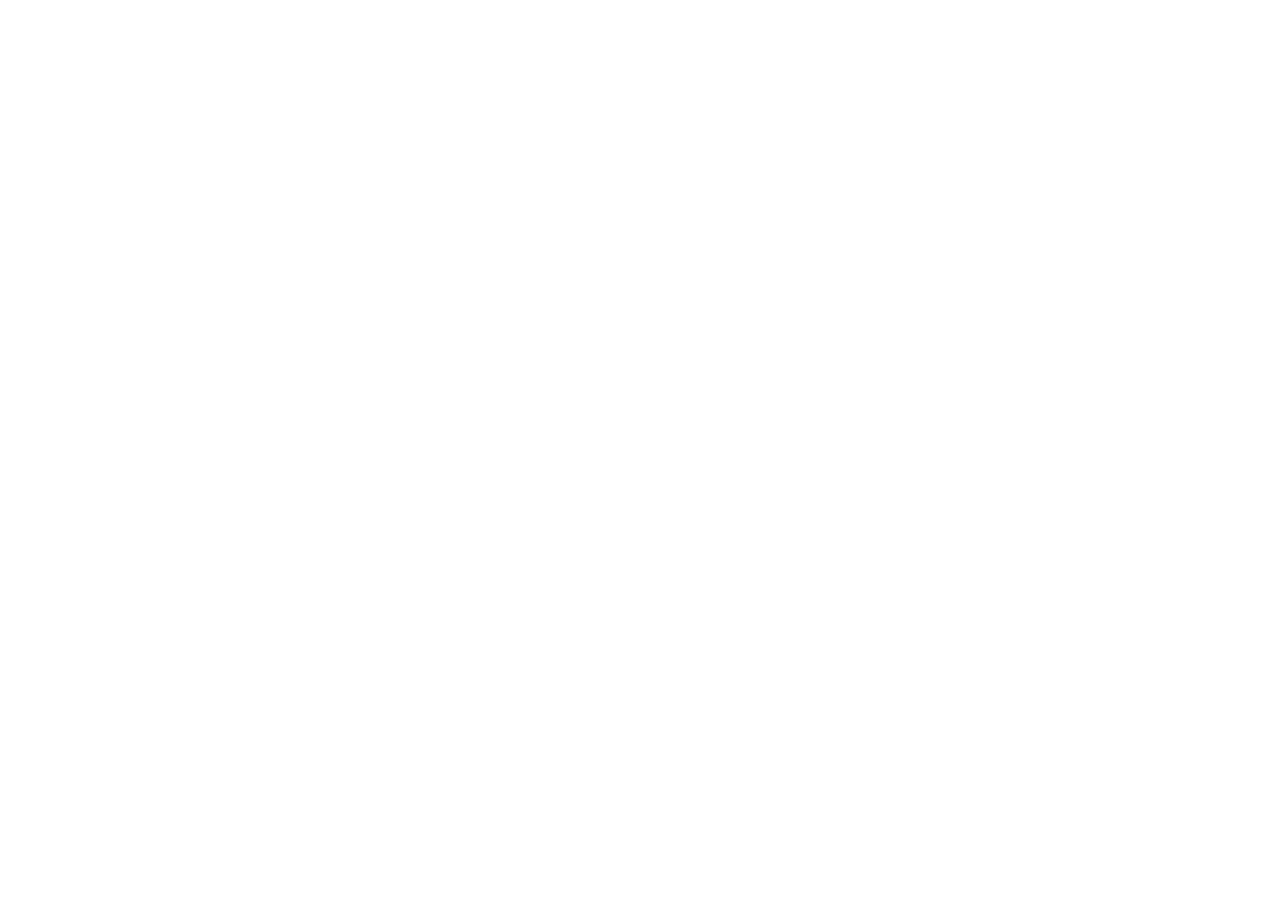
==== index.html @ 219e7ad2 "html" ====
<!DOCTYPE html>
<html lang="en">
<head>
    <meta charset="UTF-8">
    <meta name="viewport" content="width=device-width, initial-scale=1.0">
    <title>Document</title>
</head>
<body>
    
</body>
</html>
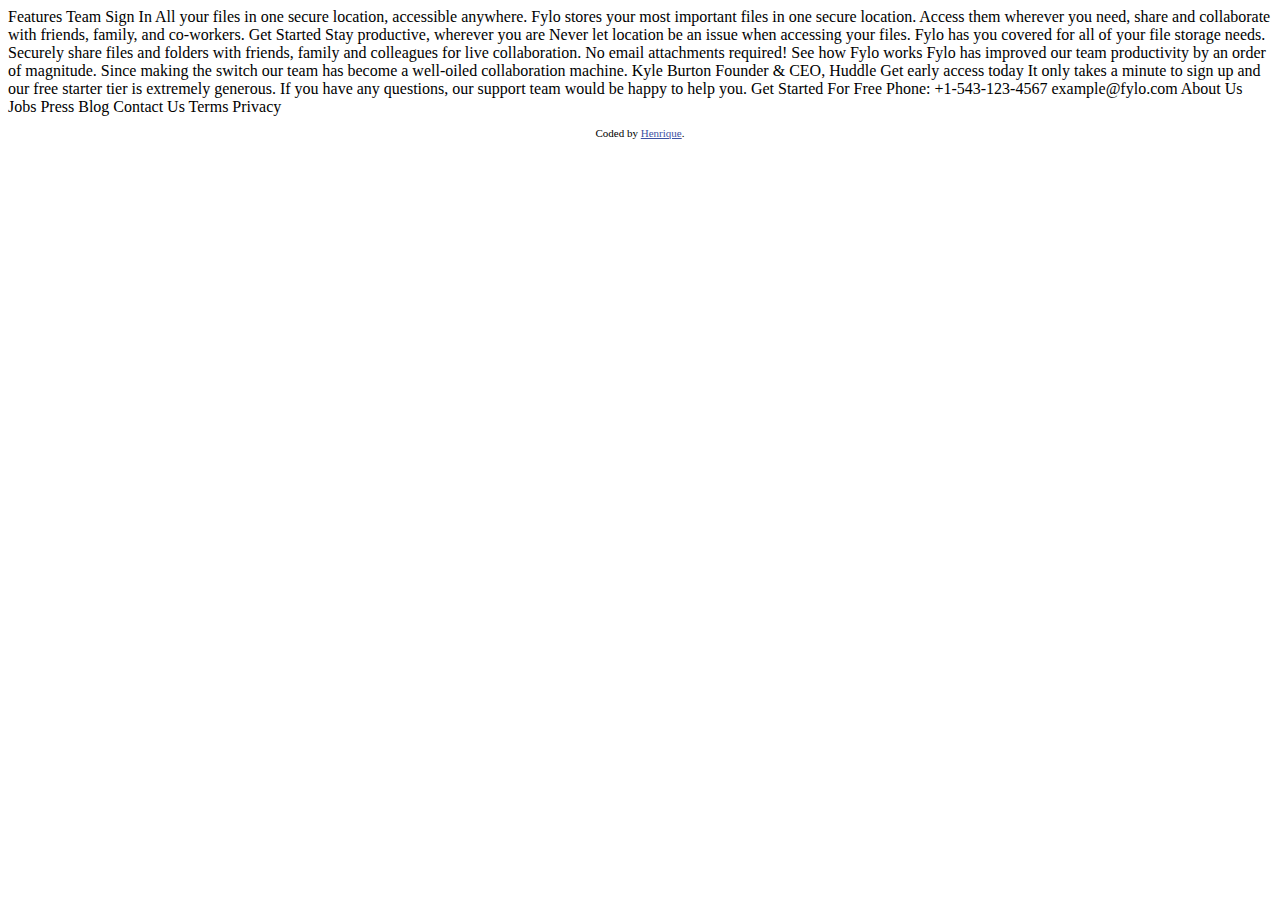
==== commit 0e528616: "background e style" ====
--- a/index.html
+++ b/index.html
@@ -3,9 +3,64 @@
 <head>
     <meta charset="UTF-8">
     <meta name="viewport" content="width=device-width, initial-scale=1.0">
+    <link rel="stylesheet" href="styleindex.css">
     <title>Document</title>
 </head>
 <body>
     
+      Features
+      Team
+      Sign In
+    
+      All your files in one secure location, accessible anywhere.
+    
+      Fylo stores your most important files in one secure location. 
+      Access them wherever you need, share and collaborate with friends, 
+      family, and co-workers.
+    
+      Get Started
+    
+      Stay productive, wherever you are
+    
+      Never let location be an issue when accessing your files. Fylo has you 
+      covered for all of your file storage needs.
+    
+      Securely share files and folders with friends, family and colleagues for 
+      live collaboration. No email attachments required!
+    
+      See how Fylo works
+    
+      Fylo has improved our team productivity by an order of magnitude. Since 
+      making the switch our team has become a well-oiled collaboration machine.
+    
+      Kyle Burton
+      Founder & CEO, Huddle
+    
+      Get early access today
+    
+      It only takes a minute to sign up and our free starter tier is extremely generous. 
+      If you have any questions, our support team would be happy to help you.
+    
+      Get Started For Free
+    
+      Phone: +1-543-123-4567
+      example@fylo.com
+    
+      About Us
+      Jobs
+      Press
+      Blog
+    
+      Contact Us
+      Terms
+      Privacy
+    
+      <footer>
+        <p class="attribution">
+          Coded by <a href="#">Henrique</a>.
+        </p>
+      </footer>
+    
+    
 </body>
 </html>--- a/styleindex.css
+++ b/styleindex.css
@@ -0,0 +1,7 @@
+.attribution { 
+    font-size: 11px; text-align: center; 
+}
+        
+.attribution a { 
+    color: hsl(228, 45%, 44%); 
+}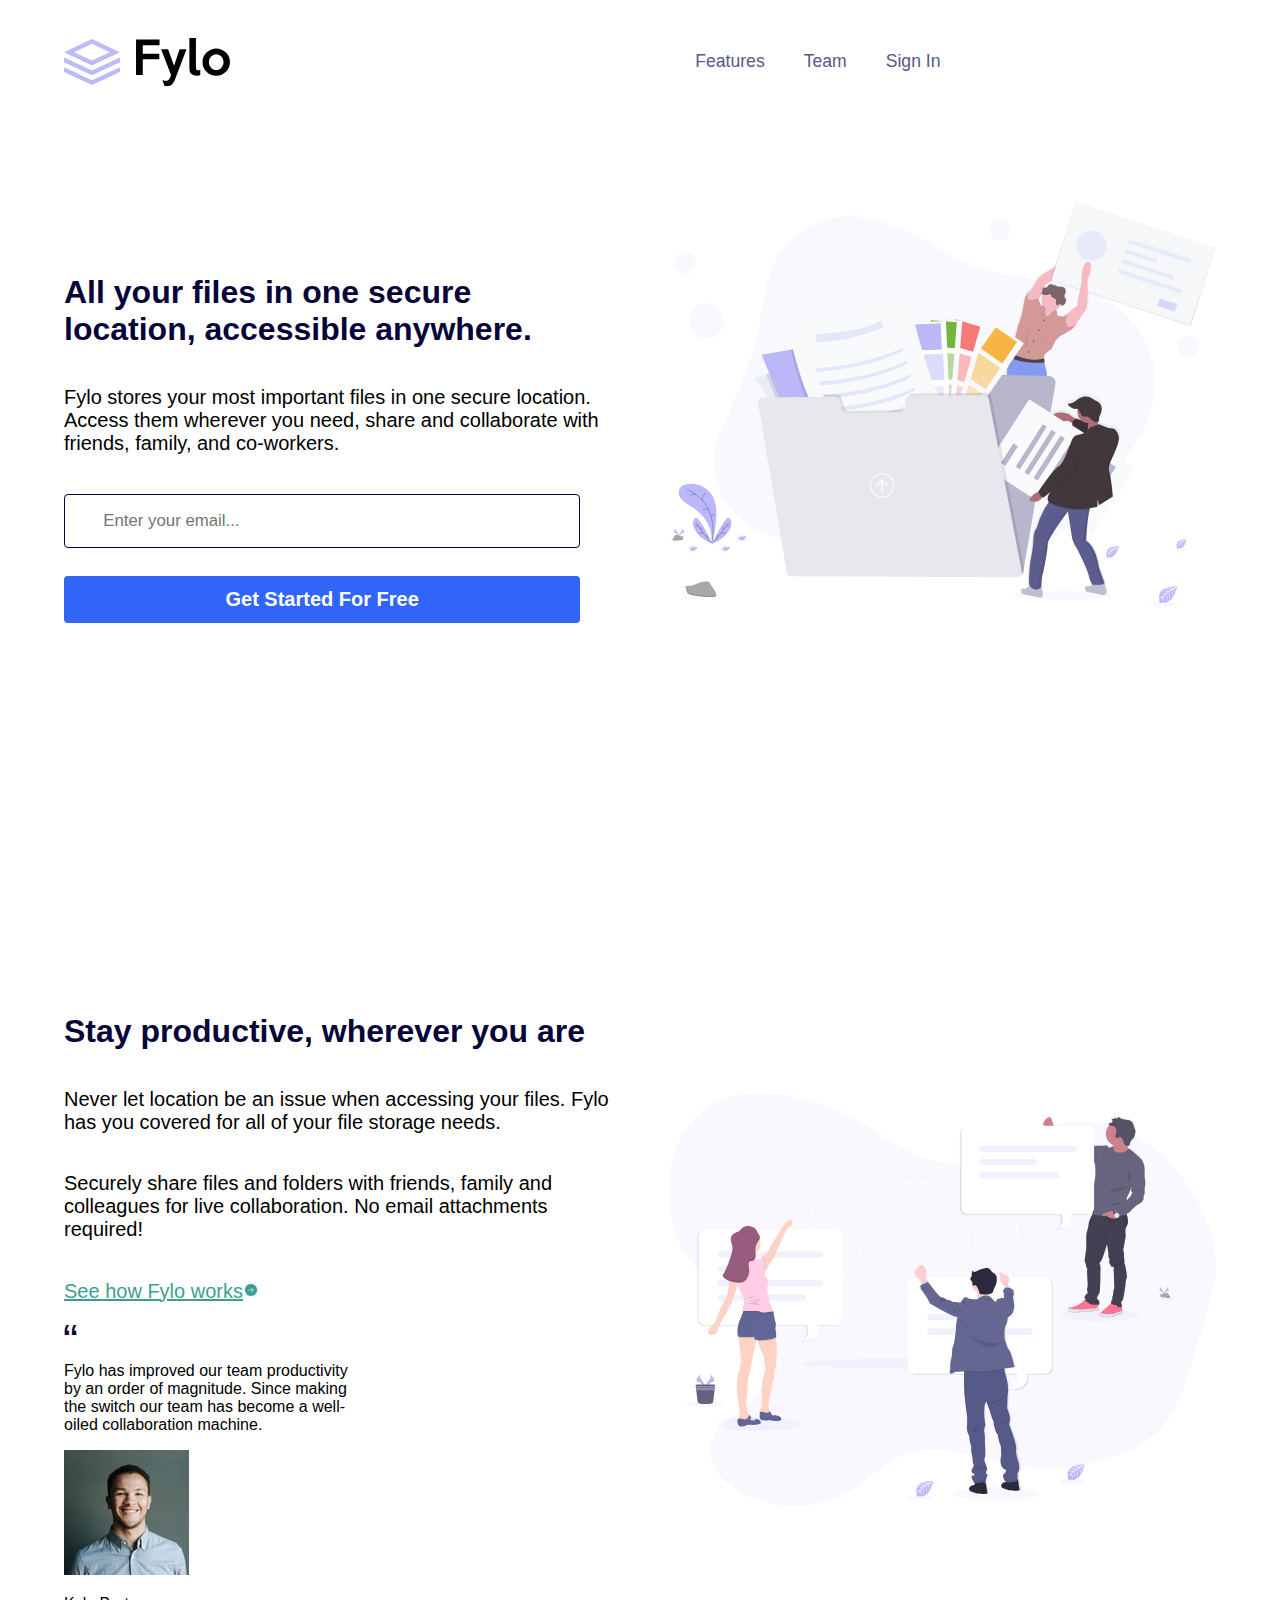
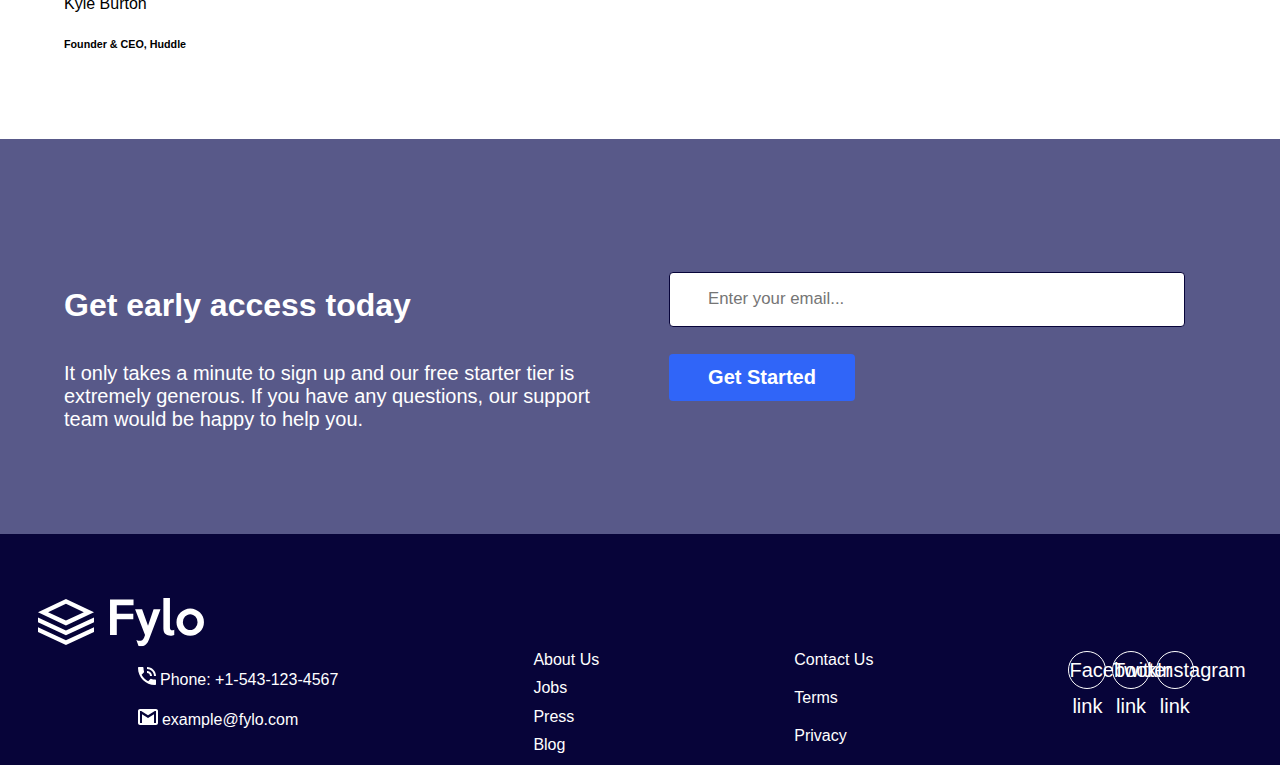
==== commit e9411451: "imagens" ====
--- a/index.html
+++ b/index.html
@@ -1,66 +1,126 @@
-<!DOCTYPE html>
-<html lang="en">
-<head>
-    <meta charset="UTF-8">
-    <meta name="viewport" content="width=device-width, initial-scale=1.0">
-    <link rel="stylesheet" href="styleindex.css">
-    <title>Document</title>
-</head>
-<body>
-    
-      Features
-      Team
-      Sign In
-    
-      All your files in one secure location, accessible anywhere.
-    
-      Fylo stores your most important files in one secure location. 
-      Access them wherever you need, share and collaborate with friends, 
-      family, and co-workers.
-    
-      Get Started
-    
-      Stay productive, wherever you are
-    
-      Never let location be an issue when accessing your files. Fylo has you 
-      covered for all of your file storage needs.
-    
-      Securely share files and folders with friends, family and colleagues for 
-      live collaboration. No email attachments required!
-    
-      See how Fylo works
-    
-      Fylo has improved our team productivity by an order of magnitude. Since 
-      making the switch our team has become a well-oiled collaboration machine.
-    
-      Kyle Burton
-      Founder & CEO, Huddle
-    
-      Get early access today
-    
-      It only takes a minute to sign up and our free starter tier is extremely generous. 
-      If you have any questions, our support team would be happy to help you.
-    
-      Get Started For Free
-    
-      Phone: +1-543-123-4567
-      example@fylo.com
-    
-      About Us
-      Jobs
-      Press
-      Blog
-    
-      Contact Us
-      Terms
-      Privacy
-    
-      <footer>
-        <p class="attribution">
-          Coded by <a href="#">Henrique</a>.
-        </p>
-      </footer>
-    
-    
-</body>
+<!DOCTYPE html>
+<html lang="en">
+<head>
+  <meta charset="UTF-8">
+  <meta name="viewport" content="width=device-width, initial-scale=1.0"> 
+
+  <link rel="icon" type="image/png" sizes="32x32" href="favicon-32x32.png">
+  <link rel="stylesheet" href="https://use.fontawesome.com/releases/v5.8.1/css/all.css" integrity="sha384-50oBUHEmvpQ+1lW4y57PTFmhCaXp0ML5d60M1M7uH2+nqUivzIebhndOJK28anvf" crossorigin="anonymous">
+  <link rel="stylesheet" href="https://cdn.jsdelivr.net/npm/bootstrap@4.5.3/dist/css/bootstrap.min.css" integrity="sha384-TX8t27EcRE3e/ihU7zmQxVncDAy5uIKz4rEkgIXeMed4M0jlfIDPvg6uqKI2xXr2" crossorigin="anonymous">
+  <link rel="stylesheet" href="styleindex.css">
+</head>
+
+<body>
+  <header class="site-header">
+    <nav class="header-nav nav">
+      <img class="header-logo" src="logo.svg" alt="Flyo Logo">
+      <a class="header-nav__menu" href="#">Features</a>
+      <a class="header-nav__menu" href="#">Team</a>
+      <a class="header-nav__menu" href="#">Sign In</a>
+    </nav>
+  </header>
+
+<main class="main-content">
+  <section class="main-content__section section-1">
+    <section class="section-left">
+      <h2 class="main-content__title bold">All your files in one secure location, accessible anywhere.</h2>
+      <p class="main-content__text">Fylo stores your most important files in one secure location. 
+    Access them wherever you need, share and collaborate with friends, 
+    family, and co-workers.</p>
+
+    <section class="section-right">
+       
+      <input class="main-content__email" type="text" name="email" placeholder="Enter your email..." aria-label="email">
+      <a class="main-content__btn bold" href="#">Get Started For Free</a>
+    </section>
+  </section>
+
+    <section class="section-right">
+      <img class="main-content__img" src="illustration-1.svg" alt="Fylo Illustration Image">
+    </section>
+  </section>
+  <section class="illustration-container">
+  </section>
+     
+  <section class="main-content__section section-1">
+    <section class="section-left">
+      <h2 class="main-content__title bold">Stay productive, wherever you are</h2>
+      <p class="main-content__text">Never let location be an issue when accessing your files. Fylo has you 
+        covered for all of your file storage needs.</p>
+      <p class="main-content__text">Securely share files and folders with friends, family and colleagues for 
+        live collaboration. No email attachments required!</p>
+        <a class="main-content__link inline nav" href="#">See how Fylo works<img src="icon-arrow.svg" alt="arrow icon"></a>
+        <div class="card" style="width: 18rem;">
+          <div class="card-body">
+            <h5 class="card-title"><img src="icon-quotes.svg"></h5>
+            <p class="card-text">Fylo has improved our team productivity by an order of magnitude. Since 
+              making the switch our team has become a well-oiled collaboration machine.
+            </p>
+            <img src="avatar-testimonial.jpg"> 
+            <p class="card-text">Kyle Burton</p>
+            <h6 class="card-subtitle mb-2 text-muted">Founder & CEO, Huddle</h6>
+          </div>
+        </div>        
+      </section>
+      <section class="section-right">
+        <img class="main-content__img" src="illustration-2.svg" alt="Fylo Illustration Image">
+      </section>
+    </section>
+
+    <section class="main-content__section section-3">
+      <section class="section-left">
+        <h2 class="main-content__title bold">Get early access today</h2>
+        <p class="main-content__text">It only takes a minute to sign up and our free starter tier is extremely generous.
+          If you have any questions, our support team would be happy to help you.</p>
+      </section>
+      <section class="section-right">
+       
+        <input class="main-content__email" type="text" name="email" placeholder="Enter your email..." aria-label="email">
+        <a class="main-content__btn bold" href="#">Get Started</a>
+      </section>
+    </section>
+  </main>
+
+  <footer class="site-footer">
+    <img class="footer-logo" src="logo.svg" alt="Fylo Logo">
+    <section class="footer-main">
+      <ul class="contact-info">
+        <li class="contact-info__item">
+          <img class="contact-icon" src="icon-phone.svg" alt="phone icon">
+          Phone: +1-543-123-4567</li>
+        <li class="contact-info__item">
+          <img class="contact-icon" src="icon-email.svg" alt="email icon">
+          example@fylo.com</li>
+      </ul>
+    
+      <nav class="footer-nav nav nav1">
+        <a class="footer-nav__menu" href="#">About Us</a>
+        <a class="footer-nav__menu" href="#">Jobs</a>
+        <a class="footer-nav__menu" href="#">Press</a>
+        <a class="footer-nav__menu" href="#">Blog</a>
+      </nav>
+      <nav class="footer-nav nav nav2">
+        <a class="footer-nav__menu" href="#">Contact Us</a>
+        <a class="footer-nav__menu" href="#">Terms</a>
+        <a class="footer-nav__menu" href="#">Privacy</a>
+      </nav>
+      <div class="social-menu">
+        <a class="social-menu__link" href="https://www.facebook.com/" target="_blank">
+          <span class="sr-only">Facebook link</span>
+          <i class="fab fa-facebook-f"></i>
+        </a>
+        <a class="social-menu__link" href="https://www.twitter.com/" target="_blank">
+          <span class="sr-only">Twitter link</span>
+          <i class="fab fa-twitter"></i>
+        </a>
+        <a class="social-menu__link" href="https://www.instagram.com/" target="_blank">
+          <span class="sr-only">Instagram link</span>
+          <i class="fab fa-instagram"></i>
+        </a>
+      </div>
+    </section>
+  </footer>
+<script src="https://code.jquery.com/jquery-3.5.1.slim.min.js" integrity="sha384-DfXdz2htPH0lsSSs5nCTpuj/zy4C+OGpamoFVy38MVBnE+IbbVYUew+OrCXaRkfj" crossorigin="anonymous"></script>
+<script src="https://cdn.jsdelivr.net/npm/bootstrap@4.5.3/dist/js/bootstrap.bundle.min.js" integrity="sha384-ho+j7jyWK8fNQe+A12Hb8AhRq26LrZ/JpcUGGOn+Y7RsweNrtN/tE3MoK7ZeZDyx" crossorigin="anonymous"></script>
+</body>
 </html>--- a/styleindex.css
+++ b/styleindex.css
@@ -1,7 +1,184 @@
-.attribution { 
-    font-size: 11px; text-align: center; 
-}
-        
-.attribution a { 
-    color: hsl(228, 45%, 44%); 
+a {  text-decoration: none; color: #fff; }
+
+body {
+  font-family: 'Open Sans', sans-serif;
+  font-weight: 400;
+  margin: 0;
+  padding: 0;
+  box-sizing: border-box;
+}
+
+ul {  list-style: none; }
+.bold {  font-family: 'Raleway', sans-serif; font-weight: 700; }
+.nav {  font-family: 'Raleway', sans-serif; }
+
+.header-logo {  vertical-align: middle; padding-right: 50%; }
+
+.header-nav__menu {
+  color: hsl(238, 22%, 44%);
+  padding-right: 3%;
+  font-size: 1.1rem;
+}
+
+.header-nav__menu:hover {  color: hsl(243, 87%, 12%); }
+.site-header {  padding: 3% 5%; }
+
+.illustration-container {
+  background-image: url('images/bg-curve-desktop.svg');
+  background-repeat: no-repeat;
+  background-position: center top;
+  height: 114px;
+  width: 100%;
+  margin: 0;
+  margin-top: 5%;
+  padding: 0;
+}
+
+.main-content__btn {
+  width: 50%;
+  background: hsl(224, 93%, 58%);
+  border: 1px solid transparent;
+  border-radius: 4px;
+  padding: 2% 7%;
+  vertical-align: middle;
+  font-size: 1.25rem;
+}
+
+.main-content__btn:hover {
+  background: hsl(224, 93%, 38%);
+}
+
+.main-content__email {
+  width: 40%;
+  border: 1px solid hsl(243, 87%, 12%);
+  border-radius: 4px;
+  padding: 3% 7%;
+  margin-right: 5%;
+  font-size: 1.05rem;
+}
+
+.main-content__img {  width: 100%; }
+
+.main-content__link {
+  color: hsl(170, 45%, 43%);
+  text-decoration: underline;
+  font-size: 1.25rem;
+}
+
+.main-content__link:hover {  color: hsl(170, 45%, 23%); }
+
+.main-content__section {
+  display: flex;
+  align-items: center;
+  justify-content: space-between;
+  padding: 5%;
+}
+
+.main-content__text {  font-size: 1.25rem; margin: 7% 0; }
+.main-content__title {  font-size: 2rem; color: hsl(243, 87%, 12%); }
+.section-2 {  background-color: hsl(240, 75%, 98%); padding-top: 0; }
+.section-2 .section-left {  padding-top: 0; margin-top: 0; }
+.section-3 {  background-color: hsl(238, 22%, 44%); color: #fff; }
+.section-3 .main-content__btn {  display: inline-block; width: fit-content; }
+
+.section-3 .main-content__email {
+  display: inline-block;
+  width: 80%;
+  margin: auto;
+  margin-bottom: 5%;
+}
+
+.section-3 .main-content__title {  color: #fff; }
+.section-left {  flex: 1; margin-right: 5%; margin-top: 5%; }
+.section-right {  flex: 1; }
+
+
+.attribution {
+  text-align: center;
+  padding-top: 5%;
+  padding-bottom: 2%;
+  font-size: 11px;
+}
+
+.attribution__link {  color: hsl(228, 45%, 54%); text-decoration: underline; }
+.contact-info__item {  padding-bottom: 10%; }
+
+.footer-logo {
+  padding: 5% 3% 0;
+  -webkit-filter: brightness(0) invert(1);
+  filter: brightness(0) invert(1);
+}
+
+.footer-main {  display: flex; justify-content: space-around; }
+.footer-nav {  display: grid; }
+.footer-nav__menu {  padding-bottom: 8%; }
+
+.site-footer {
+  background-color: hsl(243, 87%, 12%);
+  color: #fff;
+  overflow: hidden;
+}
+
+.social-menu {
+  display: grid;
+  grid-template-columns: repeat(3, 1fr);
+  grid-column-gap: 5%;
+}
+
+.social-menu__link {
+  border: 1px solid #fff;
+  border-radius: 50%;
+  font-size: 1.25rem;
+  width: 2.25rem;
+  height: 2.25rem;
+  line-height: 2.25rem;
+  text-align: center;
+  display: inline-block;
+}
+
+@media screen and (max-width: 1440px) {
+  .header-logo {  padding-right: 40%; }
+
+  .main-content__email {
+    display: inline-block;
+    margin: auto;
+    width: 80%;
+  }
+
+  .section-1 .main-content__btn {
+    display: inline-block;
+    margin-top: 5%;
+    width: 80%;
+    text-align: center;
+  }
+}
+
+@media screen and (max-width: 500px) {
+  .card {  margin: 8% auto; }
+  .footer-logo {  padding: 10%; }
+  .footer-main {  display: block; }
+  .footer-nav {  padding-left: 10%; }
+  .header-logo {  width: 30%; padding-right: 10%; }
+  .header-nav__menu {  font-size: 1rem; }
+
+  .illustration-container {
+    background-image: url('images/bg-curve-mobile.svg');
+    height: 53px;
+  }
+
+  .main-content {  text-align: center; }
+  .main-content__text {  font-size: 1rem; }
+  .main-content__title {  font-size: 1.75rem; line-height: 1.5; }
+  .main-content__section {  flex-direction: column-reverse; }
+  .nav1 {  padding-top: 5%; }
+  .nav2 {  padding-top: 8%; }
+  .section-1 {  margin-bottom: 20%; }
+  .section-2 .main-content__title {  font-size: 1.25rem; }
+  .section-3 {  flex-direction: column; }
+  .section-3 .section-right {  padding-top: 10%; padding-bottom: 10%; }
+  .section-left {  margin: 0; }
+  .section-right {  padding-top: 20%; }
+  .site-header {  padding: 5%; }
+  .social-menu {  display: block; padding: 5% 30% 2%; }
+  .social-menu__link {  margin-right: 5%; }
 }